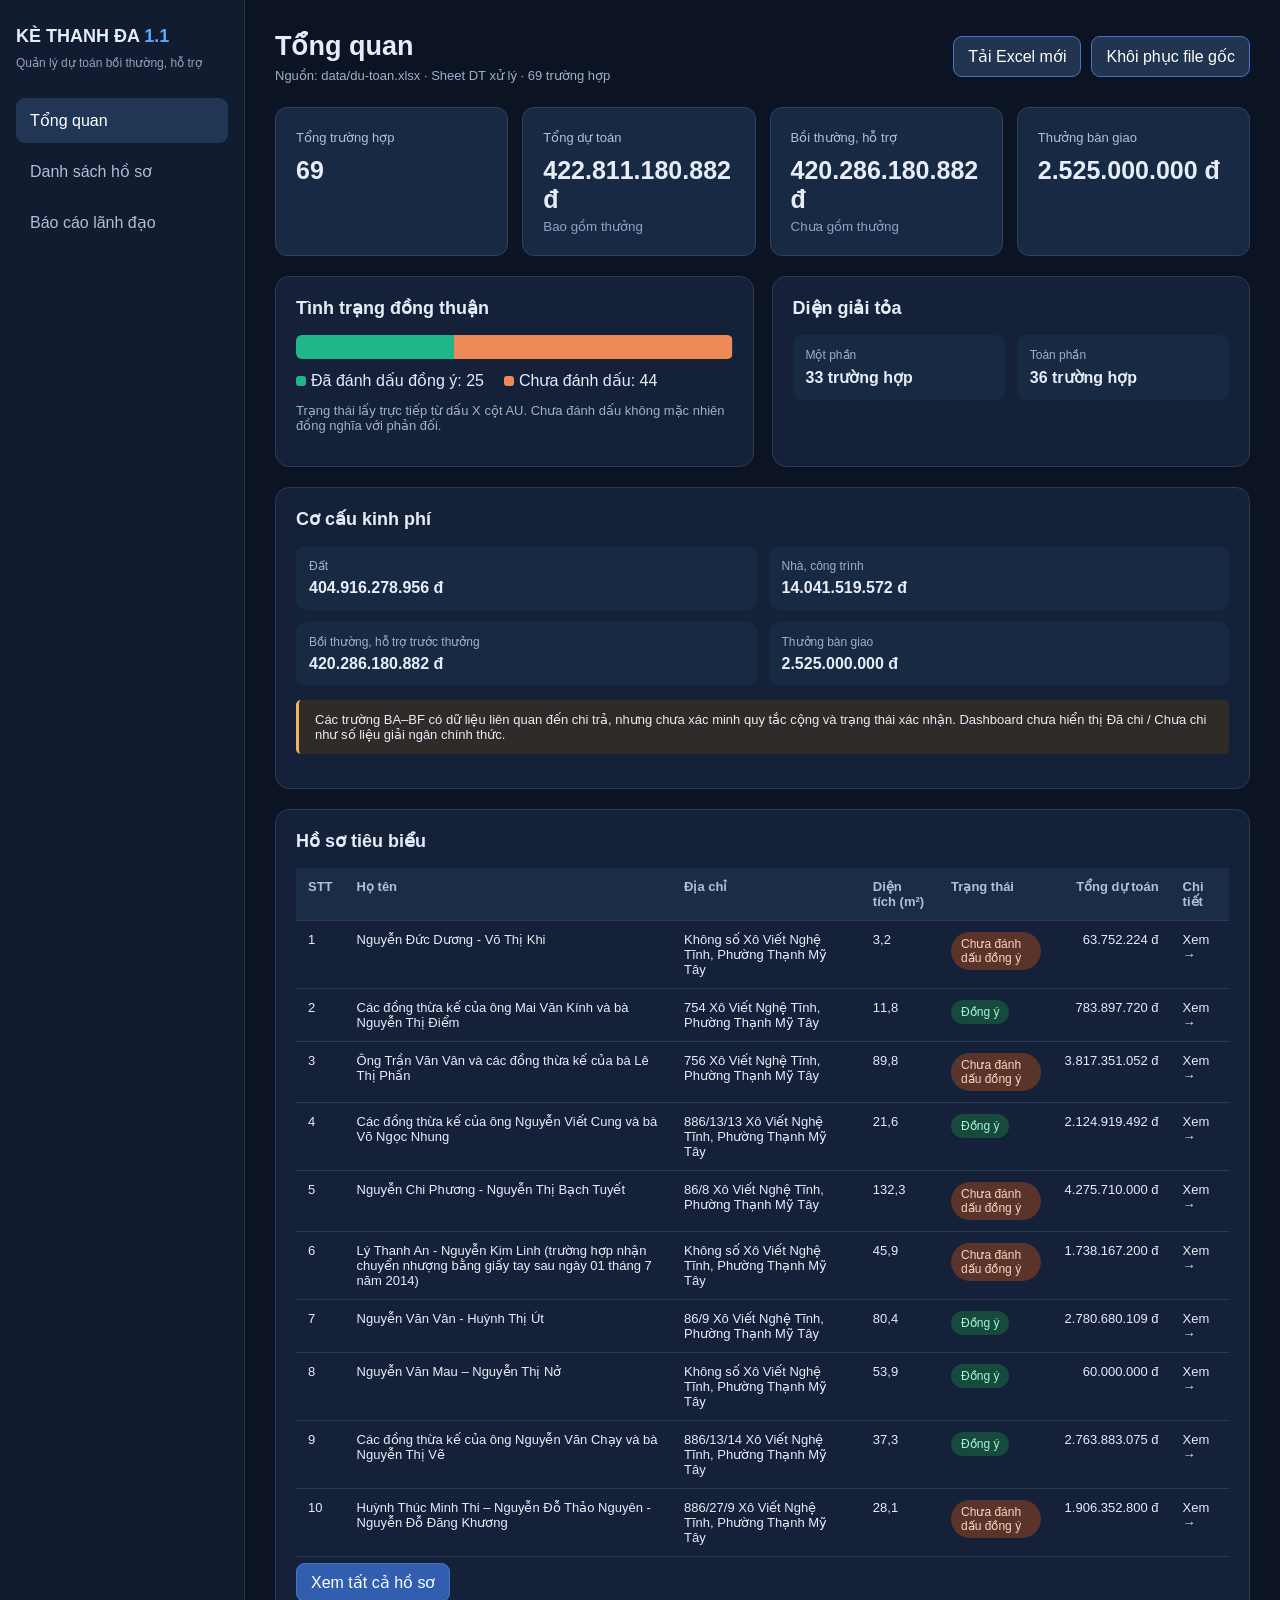
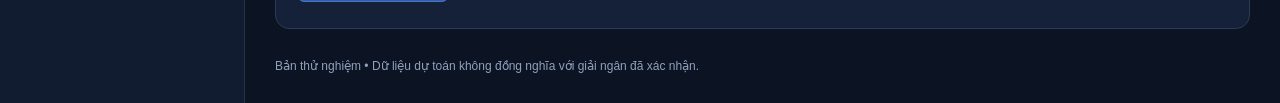
==== index.html @ cdc93246 "first commit" ====
<!doctype html>
<html lang="vi">
  <head>
    <meta charset="utf-8" />
    <meta name="viewport" content="width=device-width,initial-scale=1" />
    <title>Tổng quan | Kè Thanh Đa 1.1</title>
    <link rel="stylesheet" href="css/style.css" />
  </head>
  <body data-view="overview" data-root="">
    <div class="shell">
      <aside class="side">
        <div class="brand">
          KÈ THANH ĐA <span style="color: #5da8ff">1.1</span
          ><small>Quản lý dự toán bồi thường, hỗ trợ</small>
        </div>
        <nav class="nav">
          <a class="active" href="index.html">Tổng quan</a
          ><a class="" href="pages/danh-sach.html">Danh sách hồ sơ</a
          ><a class="" href="pages/bao-cao.html">Báo cáo lãnh đạo</a>
        </nav>
        
      </aside>
      <main class="main">
        <header class="top">
          <div>
            <h1>Tổng quan</h1>
            <div class="muted" id="source">Đang tải dữ liệu…</div>
          </div>
          <div class="actions">
            <label class="btn secondary" for="file">Tải Excel mới</label
            ><input
              class="file"
              id="file"
              type="file"
              accept=".xlsx,.xls"
              style="display: none"
            /><button id="reset" class="btn secondary" type="button">
              Khôi phục file gốc
            </button>
          </div>
        </header>
        <div id="content"></div>
        <div class="footer">
          Bản thử nghiệm • Dữ liệu dự toán không đồng nghĩa với giải ngân đã xác
          nhận.
        </div>
      </main>
    </div>
    <script src="assets/vendor/xlsx.full.min.js"></script>
    <script src="js/data.js"></script>
    <script src="js/app.js"></script>
  </body>
</html>
---- css/style.css ----
:root {
  font-family: Inter, "Segoe UI", Arial, sans-serif;
  color: #e7edf8;
  background: #0c1323;
}
* {
  box-sizing: border-box;
}
body {
  margin: 0;
}
a {
  color: inherit;
  text-decoration: none;
}
button,
input,
select {
  font: inherit;
}
button {
  cursor: pointer;
}
.shell {
  display: grid;
  grid-template-columns: 245px 1fr;
  min-height: 100vh;
}
.side {
  background: #111c30;
  border-right: 1px solid #26344a;
  padding: 24px 16px;
}
.brand {
  font-weight: 800;
  font-size: 18px;
  line-height: 1.4;
  margin-bottom: 26px;
}
.brand small {
  display: block;
  color: #8fa2bd;
  font-weight: 400;
  font-size: 12px;
  margin-top: 6px;
}
ul {
  list-style-type: none;
  margin: 0;
  padding: 0;
  overflow: hidden;
  background-color: #333333;
}

ul li {
  float: right;
}

ul li a {
  display: block;
  color: white;
  text-align: center;
  padding: 14px 16px;
  text-decoration: none;
}

ul li a:hover {
  background-color: #111111;
}
.nav a {
  display: block;
  padding: 13px 14px;
  border-radius: 9px;
  color: #aebed5;
  margin: 6px 0;
}
.nav a.active,
.nav a:hover {
  background: #213554;
  color: #fff;
}
.main {
  padding: 30px;
  max-width: 1600px;
  width: 100%;
  margin: auto;
}
.top {
  display: flex;
  justify-content: space-between;
  gap: 18px;
  align-items: center;
  margin-bottom: 24px;
  flex-wrap: wrap;
}
h1 {
  font-size: 27px;
  margin: 0 0 6px;
}
h2 {
  font-size: 18px;
  margin: 0 0 16px;
}
.muted {
  color: #9fb0c9;
  font-size: 13px;
}
.panel {
  background: #142138;
  border: 1px solid #2a3b57;
  border-radius: 14px;
  padding: 20px;
  margin-bottom: 20px;
}
.cards {
  display: grid;
  grid-template-columns: repeat(4, minmax(0, 1fr));
  gap: 14px;
}
.kpi {
  background: #182943;
  border: 1px solid #2c4262;
  border-radius: 12px;
  padding: 20px;
}
.kpi strong {
  display: block;
  font-size: 25px;
  margin: 10px 0 3px;
  overflow-wrap: anywhere;
}
.kpi span {
  font-size: 13px;
  color: #b2c1d6;
}
.kpi small {
  color: #8ca4c7;
}
.cols {
  display: grid;
  grid-template-columns: 1fr 1fr;
  gap: 18px;
  margin-top: 20px;
}
.bar {
  display: flex;
  height: 24px;
  overflow: hidden;
  border-radius: 6px;
  background: #24364d;
}
.bar .yes {
  background: #20b68a;
}
.bar .no {
  background: #ed8a57;
}
.legend {
  display: flex;
  gap: 20px;
  margin-top: 12px;
  flex-wrap: wrap;
}
.dot {
  display: inline-block;
  width: 10px;
  height: 10px;
  border-radius: 3px;
  margin-right: 5px;
}
.yesdot {
  background: #20b68a;
}
.nodot {
  background: #ed8a57;
}
.actions {
  display: flex;
  gap: 10px;
  flex-wrap: wrap;
  align-items: center;
}
.btn {
  background: #315eae;
  border: 1px solid #4875c3;
  border-radius: 9px;
  padding: 10px 14px;
  color: white;
}
.btn.secondary {
  background: #213450;
}
.file {
  max-width: 240px;
  font-size: 12px;
}
.tablewrap {
  overflow: auto;
}
table {
  width: 100%;
  border-collapse: collapse;
  font-size: 13px;
  min-width: 850px;
}
th,
td {
  padding: 11px 12px;
  text-align: left;
  border-bottom: 1px solid #2b3c56;
  vertical-align: top;
}
th {
  color: #afc1d9;
  background: #1b2c46;
  position: sticky;
  top: 0;
}
tbody tr:hover {
  background: #213552;
}
.right {
  text-align: right;
  white-space: nowrap;
}
.tag {
  display: inline-block;
  border-radius: 20px;
  padding: 5px 10px;
  background: #35445c;
  color: #dbe7fa;
  font-size: 12px;
}
.tag.ok {
  background: #154a3d;
  color: #a4f5d4;
}
.tag.no {
  background: #5a342b;
  color: #ffd0ba;
}
.filters {
  display: flex;
  gap: 10px;
  flex-wrap: wrap;
  margin-bottom: 14px;
}
input,
select {
  background: #101b2d;
  border: 1px solid #354962;
  color: #e8f1ff;
  border-radius: 8px;
  padding: 10px 12px;
}
input[type="search"] {
  min-width: 280px;
  flex: 1;
}
.details {
  display: grid;
  grid-template-columns: repeat(2, 1fr);
  gap: 12px;
}
.field {
  background: #182942;
  padding: 13px;
  border-radius: 9px;
}
.field span {
  display: block;
  color: #9eb0c9;
  font-size: 12px;
  margin-bottom: 6px;
}
.field strong {
  overflow-wrap: anywhere;
}
.notice {
  padding: 12px 16px;
  border-left: 3px solid #f2b35e;
  background: #302b29;
  border-radius: 5px;
  font-size: 13px;
  margin: 14px 0;
}
.footer {
  color: #8fa2bd;
  font-size: 12px;
  margin-top: 30px;
}
@media (max-width: 1000px) {
  .shell {
    grid-template-columns: 1fr;
  }
  .side {
    padding: 16px;
  }
  .nav {
    display: flex;
    flex-wrap: wrap;
    gap: 4px;
  }
  .nav a {
    margin: 0;
  }
  .main {
    padding: 18px;
  }
  .cards {
    grid-template-columns: repeat(2, 1fr);
  }
  .cols {
    grid-template-columns: 1fr;
  }
}
@media (max-width: 520px) {
  .cards,
  .details {
    grid-template-columns: 1fr;
  }
}
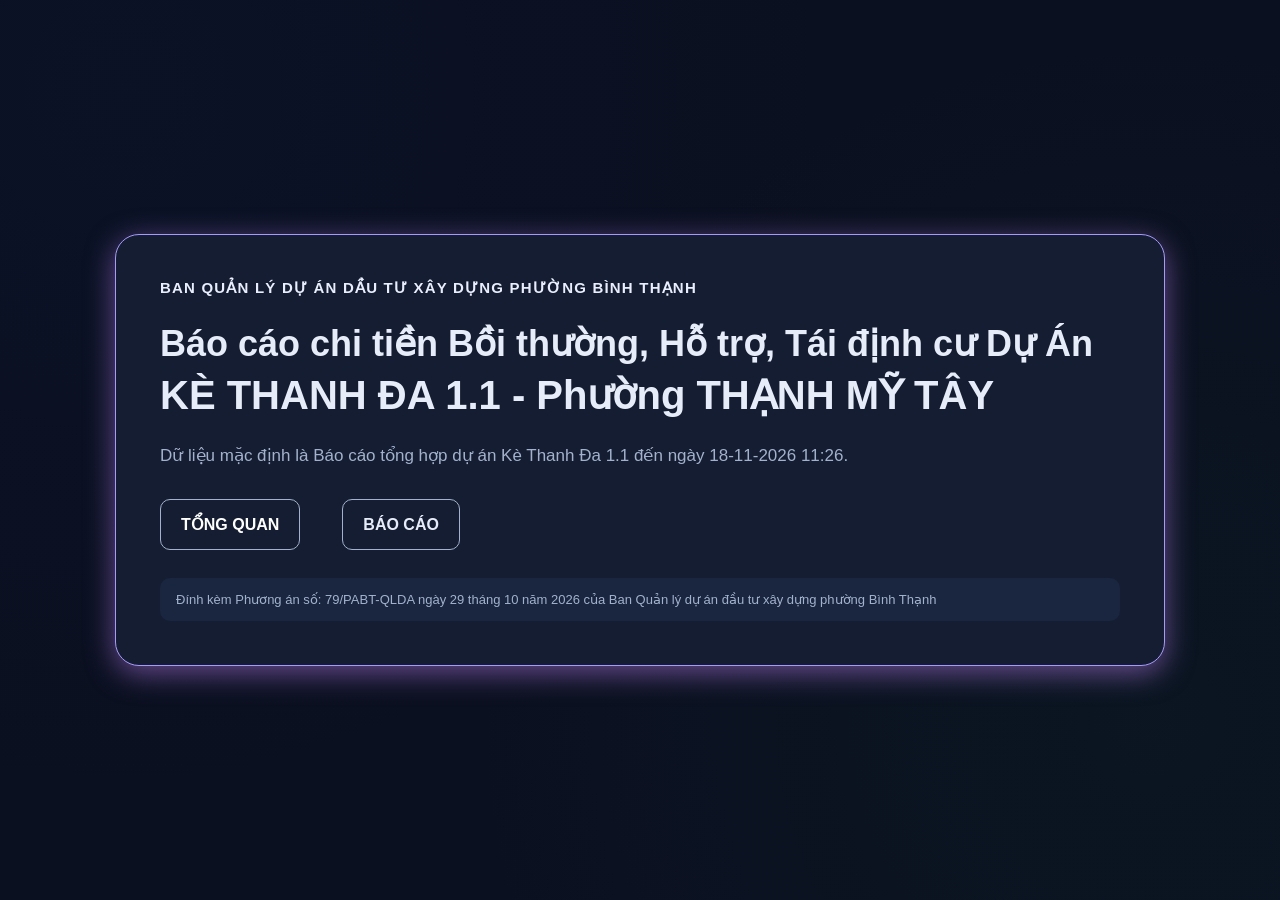
==== commit c9250e31: "updated report 181126" ====
--- a/index.html
+++ b/index.html
@@ -2,50 +2,31 @@
 <html lang="vi">
   <head>
     <meta charset="utf-8" />
-    <meta name="viewport" content="width=device-width,initial-scale=1" />
-    <title>Tổng quan | Kè Thanh Đa 1.1</title>
+    <meta name="viewport" content="width=device-width, initial-scale=1.0">
+    <meta name="description"
+      content="Theo dõi giải ngân bồi thường, hỗ trợ và tái định cư Dự án Kè Thanh Đa 1.1"
+    />
+    <title>Dự án Kè Thanh Đa 1.1</title>
     <link rel="stylesheet" href="css/style.css" />
+    <link rel="stylesheet" href="css/landing.css" />
   </head>
-  <body data-view="overview" data-root="">
-    <div class="shell">
-      <aside class="side">
-        <div class="brand">
-          KÈ THANH ĐA <span style="color: #5da8ff">1.1</span
-          ><small>Quản lý dự toán bồi thường, hỗ trợ</small>
+
+  <body data-page="landing">
+    <div class="landing">
+        <div class="landing-card">
+            <div class="eyebrow">BAN QUẢN LÝ DỰ ÁN DẦU TƯ XÂY DỰNG PHƯỜNG BÌNH THẠNH</div>
+            <h1>Báo cáo chi tiền Bồi thường, Hỗ trợ, Tái định cư Dự Án <br><b>KÈ THANH ĐA 1.1 - Phường THẠNH MỸ TÂY</b></h1>
+            <p>Dữ liệu mặc định là Báo cáo tổng hợp dự án Kè Thanh Đa 1.1 đến ngày <span id="baocao">18-11-2026 11:26</span>.</p>
+            <div class="landing-actions">
+                <a class="btn btn-primary" href="./pages/tong-quan.html">TỔNG QUAN</a>
+                <a class="btn du-an" href="./pages/bao-cao.html">BÁO CÁO</a>
+            </div>
+            <div class="hint">
+                Đính kèm Phương án số: 79/PABT-QLDA  ngày 29 tháng 10 năm 2026 của Ban Quản lý dự án đầu tư xây dựng phường Bình Thạnh
+            </div>
         </div>
-        <nav class="nav">
-          <a class="active" href="index.html">Tổng quan</a
-          ><a class="" href="pages/danh-sach.html">Danh sách hồ sơ</a
-          ><a class="" href="pages/bao-cao.html">Báo cáo lãnh đạo</a>
-        </nav>
-        
-      </aside>
-      <main class="main">
-        <header class="top">
-          <div>
-            <h1>Tổng quan</h1>
-            <div class="muted" id="source">Đang tải dữ liệu…</div>
-          </div>
-          <div class="actions">
-            <label class="btn secondary" for="file">Tải Excel mới</label
-            ><input
-              class="file"
-              id="file"
-              type="file"
-              accept=".xlsx,.xls"
-              style="display: none"
-            /><button id="reset" class="btn secondary" type="button">
-              Khôi phục file gốc
-            </button>
-          </div>
-        </header>
-        <div id="content"></div>
-        <div class="footer">
-          Bản thử nghiệm • Dữ liệu dự toán không đồng nghĩa với giải ngân đã xác
-          nhận.
-        </div>
-      </main>
     </div>
+
     <script src="assets/vendor/xlsx.full.min.js"></script>
     <script src="js/data.js"></script>
     <script src="js/app.js"></script>
--- a/css/style.css
+++ b/css/style.css
@@ -21,21 +21,23 @@
 button {
   cursor: pointer;
 }
-.shell {
+/*.shell {
   display: grid;
   grid-template-columns: 245px 1fr;
   min-height: 100vh;
-}
+}*/
 .side {
+  position: sticky;
+  top: 0;
   background: #111c30;
-  border-right: 1px solid #26344a;
-  padding: 24px 16px;
+  padding: 20px 10px 7px 15px;
+  display: flex;
 }
 .brand {
-  font-weight: 800;
+  font-weight: 700;
   font-size: 18px;
   line-height: 1.4;
-  margin-bottom: 26px;
+  /*border: 1px solid #2a3b57;*/
 }
 .brand small {
   display: block;
@@ -44,44 +46,52 @@
   font-size: 12px;
   margin-top: 6px;
 }
+.logo {
+  text-align: center;
+  width: 20px;
+  height: fit-content;
+  padding: 10px;
+  margin-left: 25px;
+  font-size: 20px;
+  font-weight: 700;
+  background: #213554;
+  border-radius: 7px;
+  color: #30e0ff;
+}
 ul {
-  list-style-type: none;
+  display: flex;
+  justify-content: flex-end;
+  align-items: center;
+  list-style: none;
   margin: 0;
   padding: 0;
   overflow: hidden;
-  background-color: #333333;
 }
 
 ul li {
-  float: right;
+  float: none;
+  margin: 0 15px 5px;
+  font-weight: 600;
 }
 
 ul li a {
   display: block;
   color: white;
   text-align: center;
-  padding: 14px 16px;
+  padding: 12px 16px;
   text-decoration: none;
 }
 
 ul li a:hover {
-  background-color: #111111;
-}
-.nav a {
-  display: block;
-  padding: 13px 14px;
+  background: #213554;
+  color: #30e0ff;
   border-radius: 9px;
-  color: #aebed5;
-  margin: 6px 0;
-}
-.nav a.active,
-.nav a:hover {
-  background: #213554;
-  color: #fff;
-}
+  border: 1px solid #2f4d81;
+}
+
 .main {
   padding: 30px;
-  max-width: 1600px;
+  max-width: 1300px;
   width: 100%;
   margin: auto;
 }
@@ -91,7 +101,9 @@
   gap: 18px;
   align-items: center;
   margin-bottom: 24px;
+  padding-bottom: 14px;
   flex-wrap: wrap;
+  border-bottom: 1px solid #2a3b57;
 }
 h1 {
   font-size: 27px;
@@ -110,18 +122,21 @@
   border: 1px solid #2a3b57;
   border-radius: 14px;
   padding: 20px;
-  margin-bottom: 20px;
+  margin: 20px 0;
+  box-shadow: rgba(184, 200, 255, 0.5) 0px 5px 17px 5px;
 }
 .cards {
   display: grid;
   grid-template-columns: repeat(4, minmax(0, 1fr));
   gap: 14px;
+  margin-bottom: 35px;
 }
 .kpi {
   background: #182943;
   border: 1px solid #2c4262;
   border-radius: 12px;
-  padding: 20px;
+  padding: 10px 25px;
+  border-bottom: 2px solid #8db1e7;
 }
 .kpi strong {
   display: block;
@@ -130,7 +145,7 @@
   overflow-wrap: anywhere;
 }
 .kpi span {
-  font-size: 13px;
+  font-size: 15px;
   color: #b2c1d6;
 }
 .kpi small {
@@ -194,7 +209,33 @@
   max-width: 240px;
   font-size: 12px;
 }
-.tablewrap {
+/* CHỈ ÁP DỤNG CHO TRANG DANH SÁCH HỒ SƠ */
+
+body[data-view="list"] .table-scroll {
+    max-height: calc(100vh - 300px);
+    overflow-y: auto;
+    overflow-x: auto;
+    width: 100%;
+}
+
+body[data-view="list"] .table-scroll thead th {
+    position: sticky;
+    font-size: 15px;
+    top: 0;
+    z-index: 2;
+    background: #1c304c;
+}
+
+body[data-view="list"] .table-scroll tbody tr:hover {
+    background: #213552;
+}
+
+body[data-view="list"] .table-scroll tbody td:nth-child(4) { width: 100px; }
+body[data-view="list"] .table-scroll tbody td:last-child { width: 100px; }
+
+/*======================================*/
+
+.table-scroll {
   overflow: auto;
 }
 table {
@@ -216,6 +257,7 @@
   position: sticky;
   top: 0;
 }
+
 tbody tr:hover {
   background: #213552;
 }
@@ -231,11 +273,11 @@
   color: #dbe7fa;
   font-size: 12px;
 }
-.tag.ok {
+.tag#ok {
   background: #154a3d;
   color: #a4f5d4;
 }
-.tag.no {
+.tag#no {
   background: #5a342b;
   color: #ffd0ba;
 }
@@ -260,12 +302,15 @@
 .details {
   display: grid;
   grid-template-columns: repeat(2, 1fr);
-  gap: 12px;
+  gap: 15px;
+  margin: 30px 0;
 }
 .field {
   background: #182942;
-  padding: 13px;
-  border-radius: 9px;
+  padding: 10px 20px;
+  border-radius: 15px;
+  border-left: 4px solid #8db1e7;
+  border-bottom: 4px solid #8db1e7;
 }
 .field span {
   display: block;
@@ -285,9 +330,14 @@
   margin: 14px 0;
 }
 .footer {
+  display: flex;
   color: #8fa2bd;
   font-size: 12px;
   margin-top: 30px;
+}
+.footer p:last-child {
+  float: right;
+  text-align: right;
 }
 @media (max-width: 1000px) {
   .shell {
--- a/css/landing.css
+++ b/css/landing.css
@@ -0,0 +1,119 @@
+:root {
+  color-scheme:dark;
+  --ink:#e8eefb;
+  --muted:#a3b2cc;
+  --teal:#43e0c0;
+  --blue:#a69aff;
+  --orange:#ffbd69;
+  --line:#2a3651;
+  --bg:#0b1020;
+  --surface:#141d31;
+  --raised:#1a2640;
+  --cyan:#67d9ff;
+  --shadow: rgba(62, 75, 119, 0.2) 0px 7px 29px 0px;
+}
+
+a { color: inherit; text-decoration: none; }
+button, .btn { cursor: pointer; }
+
+/* index.html */
+.landing {
+    min-height: 100vh;
+    display: grid;
+    place-items: center;
+    padding: 24px;
+    background:
+        radial-gradient(circle at 10% 10%, rgba(9, 29, 73, 0.14), transparent 50%),
+        radial-gradient(circle at 90% 80%, rgba(7, 70, 49, 0.1), transparent 50%),
+        var(--bg);
+}
+
+.landing-card {
+    width: min(1050px, 100%);
+    background: var(--surface);
+    border: 1px solid var(--blue);
+    border-radius: 24px;
+    padding: 44px;
+    box-shadow: rgba(196, 131, 252, 0.5) 0px 7px 29px 0px;
+}
+
+.eyebrow {
+    color: var(--ink);
+    font-size: 15px;
+    font-weight: 800;
+    letter-spacing: .08em;
+    margin-bottom: 25px;
+}
+.eyebrow:hover {
+    box-shadow: rgba(193, 146, 255, 0.5) 0px 7px 29px 0px;
+    border-radius: 24px;
+    width: fit-content;
+}
+
+.landing-card h1 {
+    font-size: clamp(15px, 5vw, 36px);
+    line-height: 1.2;
+}
+.landing-card h1:hover {
+    color: #bbb1fa;    
+}
+
+.landing-card b {
+    font-size: 40px;
+    line-height: 1.5;
+    margin-top: 50px;
+}
+
+.landing-card p {
+    color: var(--muted);
+    line-height: 1.7;
+    font-size: 17px;
+}
+
+.landing-actions {
+    display: flex;
+    flex-wrap: wrap;
+    gap: 12px;
+    margin: 28px 0;
+}
+
+.btn {
+    display: inline-flex;
+    align-items: center;
+    justify-content: center;
+    gap: 8px;
+    min-height: 42px;
+    padding: 15px 20px;
+    margin-right: 30px;
+    border: 1px solid var(--muted);
+    border-radius: 10px;
+    background: var(--surface);
+    color: var(--text);
+    font-weight: 700;
+}
+
+.btn-primary {
+    color: #fff;
+}
+
+.btn-primary:hover, .du-an:hover { 
+    text-decoration: none; 
+    background: var(--raised);
+    box-shadow: rgba(174, 184, 218, 0.5) 5px 5px 25px 5px;
+}
+
+.hint {
+    color: var(--muted);
+    font-size: 13px;
+    padding: 14px 16px;
+    background: var(--raised);
+    border-radius: 10px;
+}
+
+.btn-back { 
+    width: 250px;
+    height: 30px;
+    font-size: 16px;
+    padding: 5px;
+ }
+.btn-back:hover { box-shadow: rgba(0, 0, 0, 0.35) 0px 5px 15px; }
